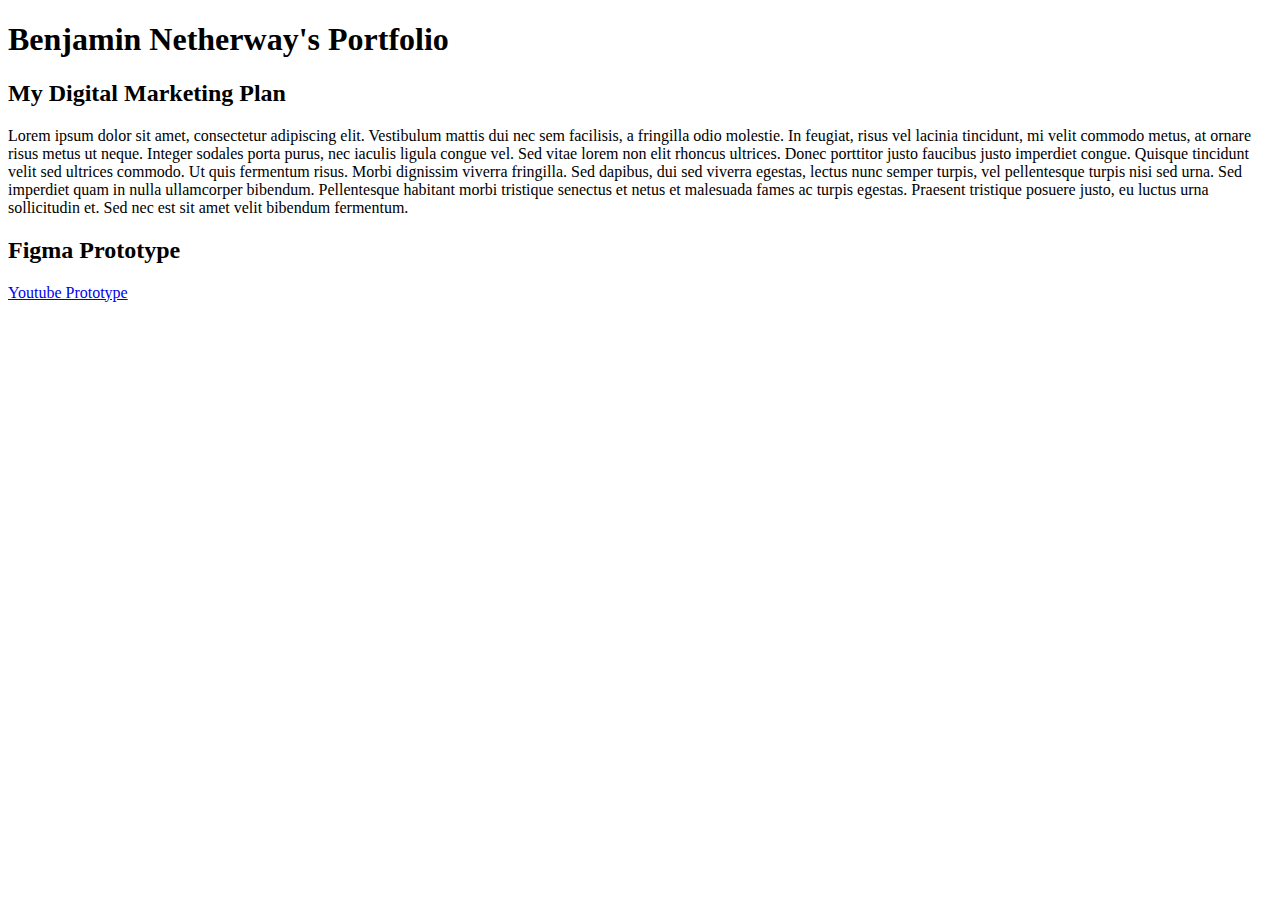
==== portfolio.html @ 6584b8e4 "Add files via upload" ====
<!DOCTYPE html>
<html lang="en">
<head>
	<title>Portfolio</title>
</head>

<body>
	<h1>Benjamin Netherway's Portfolio</h1>
	
	<lb></lb>
	
	<h2>My Digital Marketing Plan</h2>
	
	<p>Lorem ipsum dolor sit amet, consectetur adipiscing elit. Vestibulum mattis dui nec sem facilisis, a fringilla odio molestie. In feugiat, risus vel lacinia tincidunt, mi velit commodo metus, at ornare risus metus ut neque. Integer sodales porta purus, nec iaculis ligula congue vel. Sed vitae lorem non elit rhoncus ultrices. Donec porttitor justo faucibus justo imperdiet congue. Quisque tincidunt velit sed ultrices commodo. Ut quis fermentum risus. Morbi dignissim viverra fringilla. Sed dapibus, dui sed viverra egestas, lectus nunc semper turpis, vel pellentesque turpis nisi sed urna. Sed imperdiet quam in nulla ullamcorper bibendum. Pellentesque habitant morbi tristique senectus et netus et malesuada fames ac turpis egestas. Praesent tristique posuere justo, eu luctus urna sollicitudin et. Sed nec est sit amet velit bibendum fermentum.</p>
	
	<h2>Figma Prototype</h2>
	<a href=https://www.figma.com/proto/hTmysdQEKSsclrYFOTDUIl/Youtube-Wireframe?node-id=0-1&p=f&t=sLFi645kdmb4LlvP-0&scaling=scale-down&content-scaling=fixed&page-id=0%3A1&starting-point-node-id=7%3A220>Youtube Prototype</a></a>
</body>
</html>
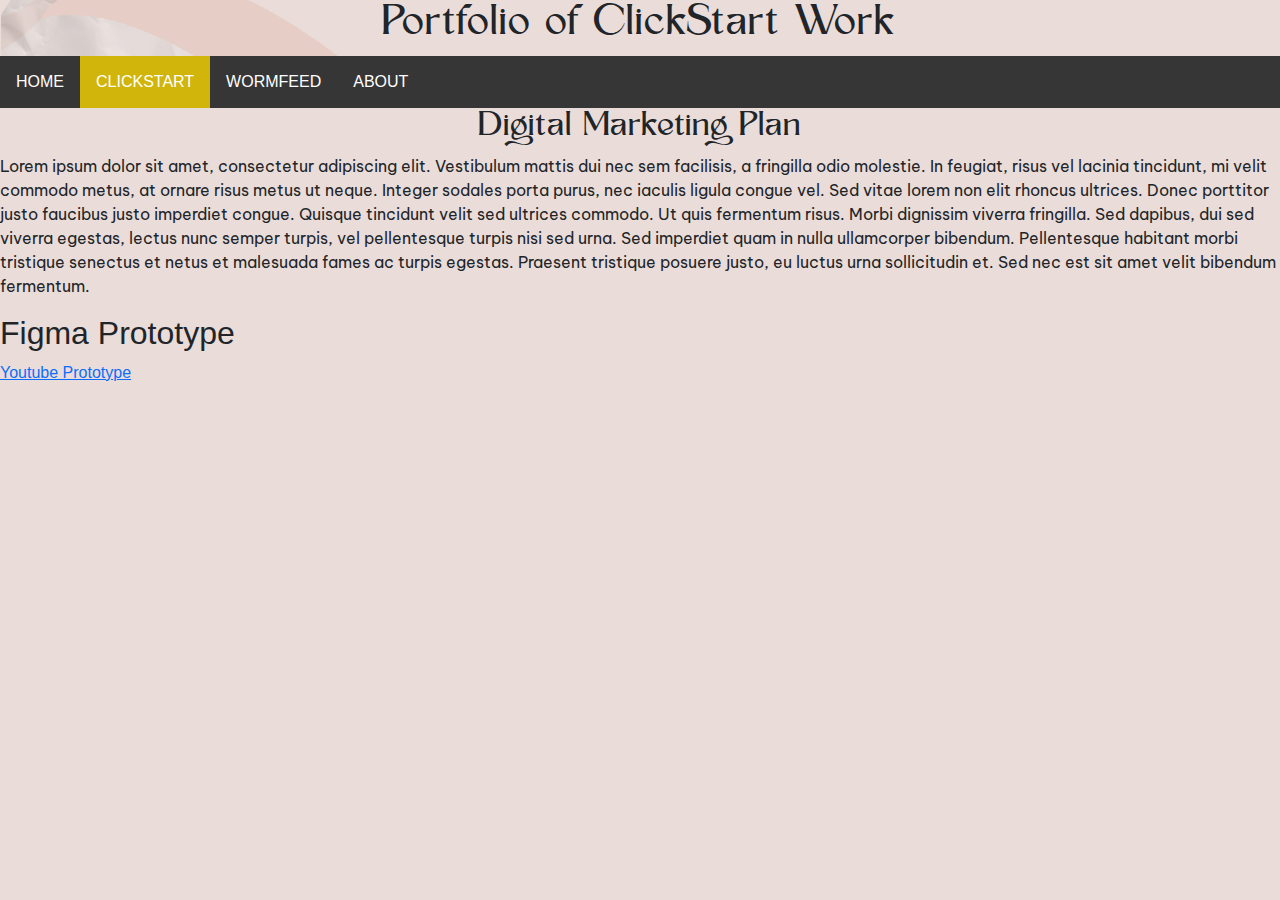
==== commit 084c87f9: "Add files via upload" ====
--- a/portfolio.html
+++ b/portfolio.html
@@ -1,17 +1,29 @@
 <!DOCTYPE html>
 <html lang="en">
 <head>
+<link href="https://cdn.jsdelivr.net/npm/bootstrap@5.3.3/dist/css/bootstrap.min.css" rel="stylesheet" integrity="sha384-QWTKZyjpPEjISv5WaRU9OFeRpok6YctnYmDr5pNlyT2bRjXh0JMhjY6hW+ALEwIH" crossorigin="anonymous">
 	<title>Portfolio</title>
+	<link rel="stylesheet" href="stylesheet.css">
 </head>
 
 <body>
-	<h1>Benjamin Netherway's Portfolio</h1>
+	<header>
+		<div class="header">
+		<div class="flex-container">
+		<h1 class="h1">Portfolio of ClickStart Work</h1>
+		</div>
+	</header>
 	
-	<lb></lb>
+	<ul class="nav-bar-style">
+	<li><a href="index.html">HOME</a></li>
+	<li><a class="active" href="portfolio.html">CLICKSTART</a></li>
+	<li><a href="#Wormfeed">WORMFEED</a></li>
+	<li><a href="#about">ABOUT</a></li></ul>
+	</ul>
 	
-	<h2>My Digital Marketing Plan</h2>
+	<h2 class="h2">Digital Marketing Plan</h2>
 	
-	<p>Lorem ipsum dolor sit amet, consectetur adipiscing elit. Vestibulum mattis dui nec sem facilisis, a fringilla odio molestie. In feugiat, risus vel lacinia tincidunt, mi velit commodo metus, at ornare risus metus ut neque. Integer sodales porta purus, nec iaculis ligula congue vel. Sed vitae lorem non elit rhoncus ultrices. Donec porttitor justo faucibus justo imperdiet congue. Quisque tincidunt velit sed ultrices commodo. Ut quis fermentum risus. Morbi dignissim viverra fringilla. Sed dapibus, dui sed viverra egestas, lectus nunc semper turpis, vel pellentesque turpis nisi sed urna. Sed imperdiet quam in nulla ullamcorper bibendum. Pellentesque habitant morbi tristique senectus et netus et malesuada fames ac turpis egestas. Praesent tristique posuere justo, eu luctus urna sollicitudin et. Sed nec est sit amet velit bibendum fermentum.</p>
+	<p class="p1">Lorem ipsum dolor sit amet, consectetur adipiscing elit. Vestibulum mattis dui nec sem facilisis, a fringilla odio molestie. In feugiat, risus vel lacinia tincidunt, mi velit commodo metus, at ornare risus metus ut neque. Integer sodales porta purus, nec iaculis ligula congue vel. Sed vitae lorem non elit rhoncus ultrices. Donec porttitor justo faucibus justo imperdiet congue. Quisque tincidunt velit sed ultrices commodo. Ut quis fermentum risus. Morbi dignissim viverra fringilla. Sed dapibus, dui sed viverra egestas, lectus nunc semper turpis, vel pellentesque turpis nisi sed urna. Sed imperdiet quam in nulla ullamcorper bibendum. Pellentesque habitant morbi tristique senectus et netus et malesuada fames ac turpis egestas. Praesent tristique posuere justo, eu luctus urna sollicitudin et. Sed nec est sit amet velit bibendum fermentum.</p>
 	
 	<h2>Figma Prototype</h2>
 	<a href=https://www.figma.com/proto/hTmysdQEKSsclrYFOTDUIl/Youtube-Wireframe?node-id=0-1&p=f&t=sLFi645kdmb4LlvP-0&scaling=scale-down&content-scaling=fixed&page-id=0%3A1&starting-point-node-id=7%3A220>Youtube Prototype</a></a>
--- a/stylesheet.css
+++ b/stylesheet.css
@@ -0,0 +1,70 @@
+		body {
+			background-color:#eadcd8;
+		}
+		img {
+			max-width:25%;
+			height: auto;	
+		}
+		h1 {
+			text-align: center;
+		}
+		h2 {
+			text-align: left;
+		}
+		ul.nav-bar-style { 
+		list-style-type: none;
+		margin: 0;
+		padding: 0;
+		overflow: hidden;
+		background-color: #373636;
+		}
+		li {
+		float: left;
+		}
+		li a {
+		display: block;
+		color: white;
+		text-align: center;
+		padding: 14px 16px;
+		text-decoration: none;
+		}
+		li a:hover {
+		background-color: #111;
+		}
+		.active {
+			background-color:#d1b50a;
+		}
+		.flex-container {
+			display: flex;
+			justify-content: center;
+		}	 
+		@font-face {
+			font-family: Kingred;
+			src: url(kingred.otf);
+		}
+		.h1 {
+			font-family: "Kingred";
+		}
+		.h2 {
+			text-align: center;
+			font-family: "Kingred";
+		}
+		body {
+			font-family: Tahoma, Arial, sans-serif;
+		}
+		.myDiv {
+			border: 5px;
+			text-align: left;
+		}
+		.header {
+			font-family: "Kingred";
+			text-align: center;
+			background-image: url("top-banner.png")
+		}
+		@font-face {
+			font-family: BeVietnam;
+			src: url(BeVietnamPro-Regular.ttf);
+		}
+		.p1 {
+			font-family: "BeVietnam";
+		}
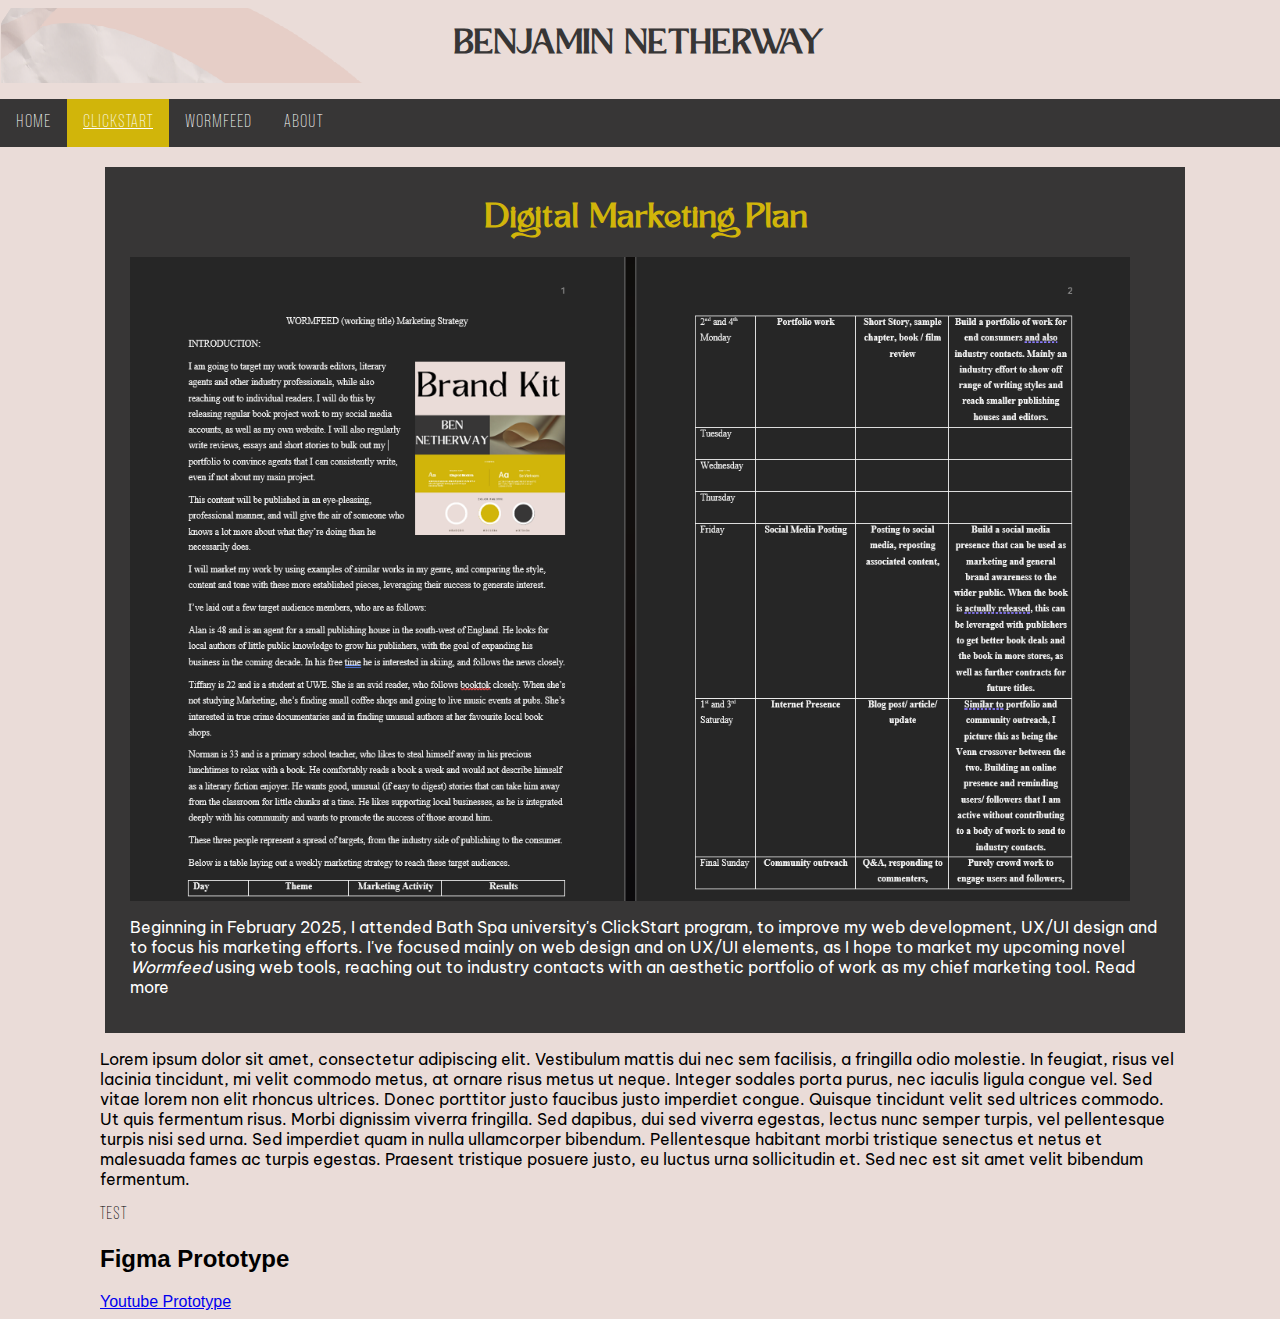
==== commit 31383202: "Add files via upload" ====
--- a/portfolio.html
+++ b/portfolio.html
@@ -1,7 +1,6 @@
 <!DOCTYPE html>
 <html lang="en">
 <head>
-<link href="https://cdn.jsdelivr.net/npm/bootstrap@5.3.3/dist/css/bootstrap.min.css" rel="stylesheet" integrity="sha384-QWTKZyjpPEjISv5WaRU9OFeRpok6YctnYmDr5pNlyT2bRjXh0JMhjY6hW+ALEwIH" crossorigin="anonymous">
 	<title>Portfolio</title>
 	<link rel="stylesheet" href="stylesheet.css">
 </head>
@@ -10,7 +9,7 @@
 	<header>
 		<div class="header">
 		<div class="flex-container">
-		<h1 class="h1">Portfolio of ClickStart Work</h1>
+		<h1 class="kingred-title">BENJAMIN NETHERWAY</h1>
 		</div>
 	</header>
 	
@@ -21,9 +20,17 @@
 	<li><a href="#about">ABOUT</a></li></ul>
 	</ul>
 	
-	<h2 class="h2">Digital Marketing Plan</h2>
+	<div class="card">
+	<h1 class="alt-kingred-title" style="text-align:center">Digital Marketing Plan</h1>
+	<img src="marketing-strat-ss.png" class="responsive">
+	<p class="p1" class="responsive">Beginning in February 2025, I attended Bath Spa university's ClickStart program, to improve my web development, UX/UI design and to focus his marketing efforts. I've focused mainly on web design and on UX/UI elements, as I hope to market my upcoming novel <i>Wormfeed</i> using web tools, reaching out to industry contacts with an aesthetic portfolio of work as my chief marketing tool. Read more</p>
+	</div>
+	
+	
 	
 	<p class="p1">Lorem ipsum dolor sit amet, consectetur adipiscing elit. Vestibulum mattis dui nec sem facilisis, a fringilla odio molestie. In feugiat, risus vel lacinia tincidunt, mi velit commodo metus, at ornare risus metus ut neque. Integer sodales porta purus, nec iaculis ligula congue vel. Sed vitae lorem non elit rhoncus ultrices. Donec porttitor justo faucibus justo imperdiet congue. Quisque tincidunt velit sed ultrices commodo. Ut quis fermentum risus. Morbi dignissim viverra fringilla. Sed dapibus, dui sed viverra egestas, lectus nunc semper turpis, vel pellentesque turpis nisi sed urna. Sed imperdiet quam in nulla ullamcorper bibendum. Pellentesque habitant morbi tristique senectus et netus et malesuada fames ac turpis egestas. Praesent tristique posuere justo, eu luctus urna sollicitudin et. Sed nec est sit amet velit bibendum fermentum.</p>
+	
+	<p class="p2">TEST</p>
 	
 	<h2>Figma Prototype</h2>
 	<a href=https://www.figma.com/proto/hTmysdQEKSsclrYFOTDUIl/Youtube-Wireframe?node-id=0-1&p=f&t=sLFi645kdmb4LlvP-0&scaling=scale-down&content-scaling=fixed&page-id=0%3A1&starting-point-node-id=7%3A220>Youtube Prototype</a></a>
--- a/stylesheet.css
+++ b/stylesheet.css
@@ -1,38 +1,41 @@
 		body {
 			background-color:#eadcd8;
+			margin-left: 100px;
+			margin-right: 100px;
 		}
-		img {
-			max-width:25%;
-			height: auto;	
+		header {
+			margin-left: -100px;
+			margin-right: -100px;
 		}
-		h1 {
-			text-align: center;
-		}
-		h2 {
-			text-align: left;
-		}
-		ul.nav-bar-style { 
+		ul.nav-bar-style {
 		list-style-type: none;
-		margin: 0;
+		margin-left: -100px;
+		margin-right: -100px;
 		padding: 0;
 		overflow: hidden;
 		background-color: #373636;
+		position: -webkit-sticky;
+		position: sticky;
+		top: 0;
 		}
 		li {
 		float: left;
 		}
 		li a {
 		display: block;
+		font-family: TT-Backwards;
 		color: white;
 		text-align: center;
 		padding: 14px 16px;
 		text-decoration: none;
+		letter-spacing: 1px;
 		}
 		li a:hover {
 		background-color: #111;
 		}
 		.active {
 			background-color:#d1b50a;
+			text-decoration: underline;
 		}
 		.flex-container {
 			display: flex;
@@ -42,12 +45,20 @@
 			font-family: Kingred;
 			src: url(kingred.otf);
 		}
-		.h1 {
+		* {
+		box-sizing: border-box;
+		}
+		.kingred-title {
 			font-family: "Kingred";
+			color: #373636
+		}
+		.alt-kingred-title {
+		font-family: "Kingred";
+		color: #d1b50a
 		}
 		.h2 {
-			text-align: center;
 			font-family: "Kingred";
+			color: #373636
 		}
 		body {
 			font-family: Tahoma, Arial, sans-serif;
@@ -68,3 +79,111 @@
 		.p1 {
 			font-family: "BeVietnam";
 		}
+		@font-face {
+			font-family: TT-Backwards;
+			src: url("tt-backwards-thin.otf");
+		}
+		.p2 {
+			font-family: "TT-Backwards";
+			letter-spacing: 1px;
+		}
+		@media screen and (max-width: 600px) {
+			.columnleft, .columnright {
+				width: 100%;
+				padding: 0;
+			}
+		}
+		@media screen and (max-width: 600px) {
+		.ul.nav-bar-style a {
+		float: none;
+		width: 100%;
+			}
+		}		
+		.columnleft {
+		float: left;
+		width: 70%;
+		}
+		
+		.columnright {
+		float: left;
+		width: 30%;
+		padding-left: 20px;
+		}
+		
+		.row::after {
+		content: "";
+		display: table;
+		clear: both;
+		}
+		
+		.placeholder {
+		background-color: #aaa;
+		width: 100%;
+		padding: 20px;
+		}
+		
+		.card-left {
+		display:flex;
+		flex-direction: column;
+		width: 100%;
+		min-width: 250px;
+		background-color: #373636;
+		padding-top: 15px;
+		padding-right: 20px;
+		padding-bottom: 20px;
+		padding-left: 25px;
+		margin-top: 20px;
+		margin-left: 5px;
+		word-wrap: break-word;
+		color: white;
+		}
+		.card-right {
+		display:flex;
+		flex-direction: column;
+		width: 100%;
+		min-width: 250px;
+		background-color: #373636;
+		padding-top: 15px;
+		padding-right: 20px;
+		padding-bottom: 20px;
+		padding-left: 25px;
+		margin-top: 20px;
+		margin-right: 5px;
+		word-wrap: break-word;
+		color: white;
+		}
+		.card {
+		display:flex;
+		flex-direction: column;
+		width: 100%;
+		min-width: 250px;
+		background-color: #373636;
+		padding-top: 15px;
+		padding-right: 20px;
+		padding-bottom: 20px;
+		padding-left: 25px;
+		margin-top: 20px;
+		margin-left: 5px;
+		word-wrap: break-word;
+		color: white;
+		}
+		.footer {
+		padding: 20px;
+		text-align: center;
+		background: #ddd;
+		margin-top: 20px;
+		}
+		.responsive {
+		width: 100%;
+		max-width: 1000px;
+		min-width: 200px;
+		height: 100%;
+		}
+		#center div {
+		align-items: center;
+		}
+		.wrap {
+		float: right;
+		margin: 20px;
+		}
+
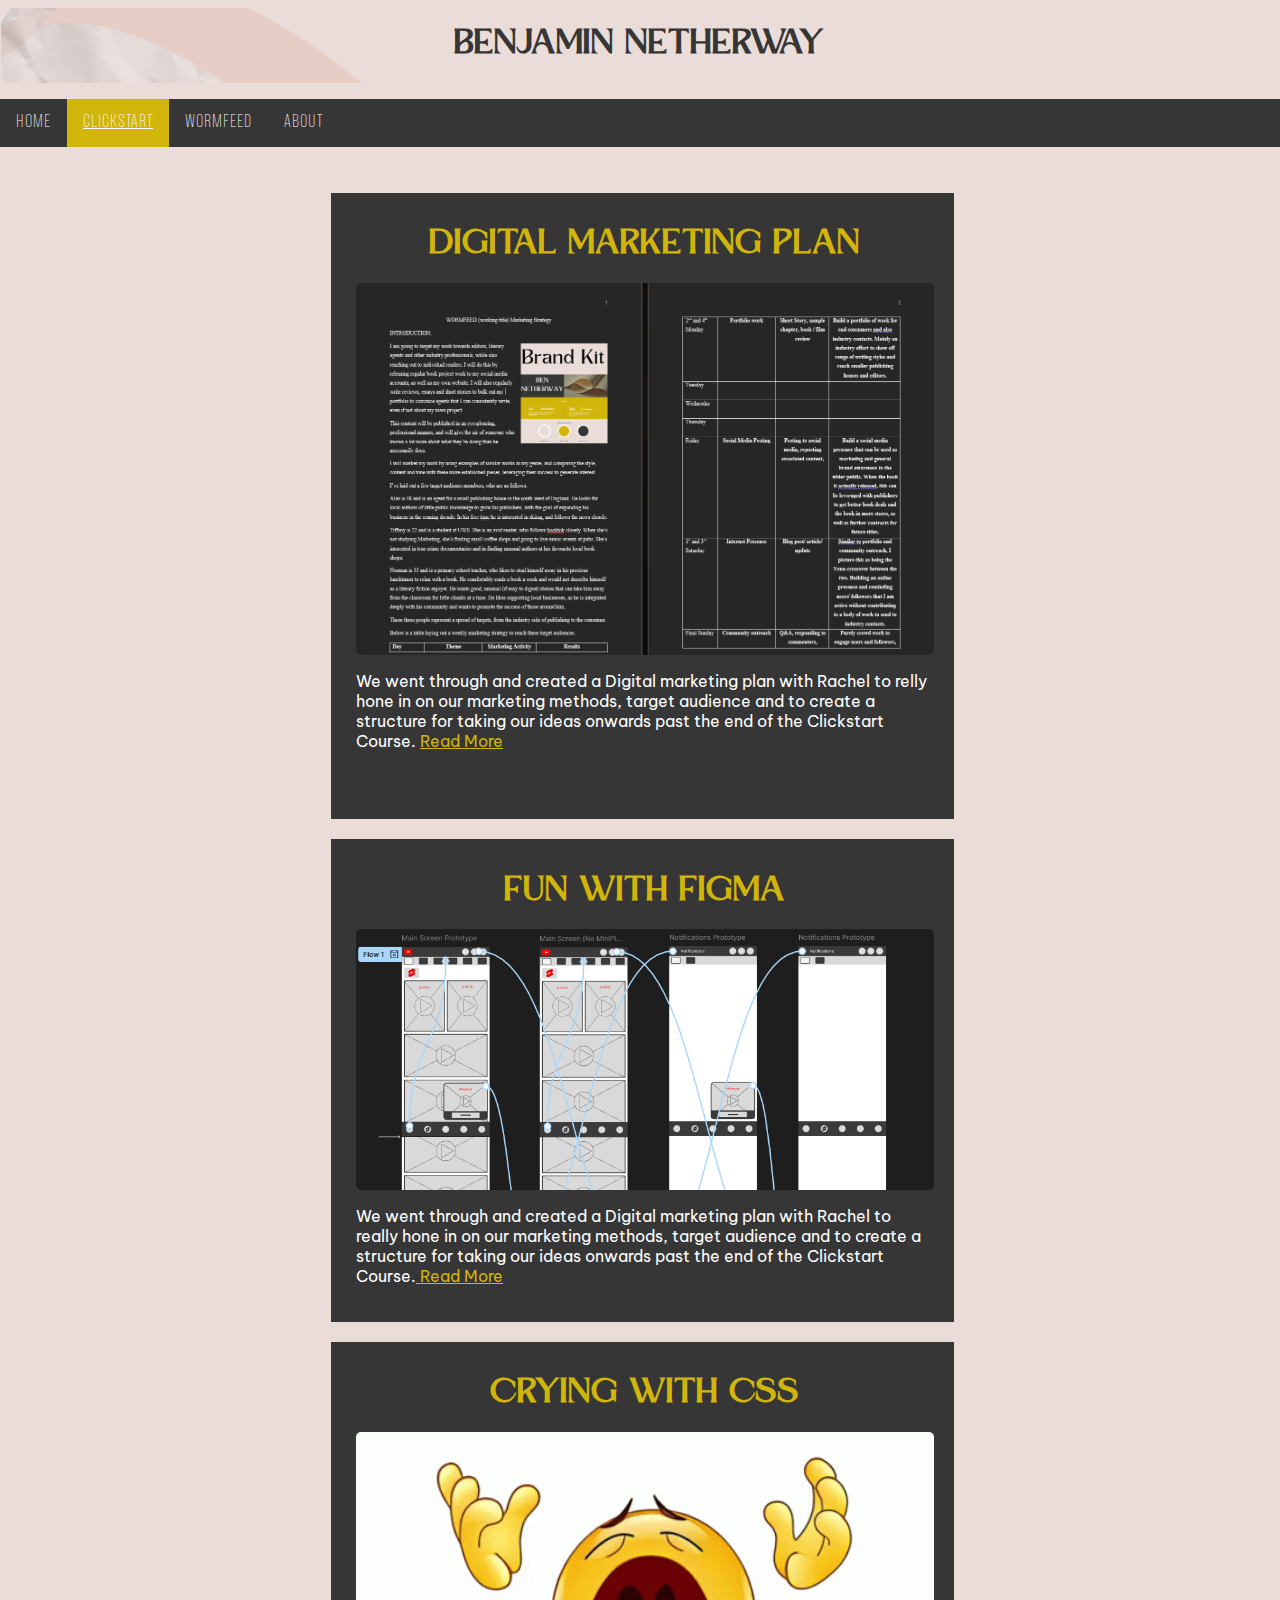
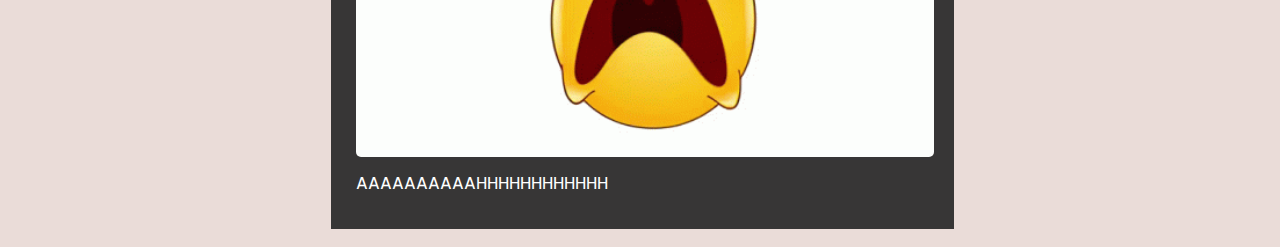
==== commit a4538ab9: "Add files via upload" ====
--- a/portfolio.html
+++ b/portfolio.html
@@ -3,6 +3,10 @@
 <head>
 	<title>Portfolio</title>
 	<link rel="stylesheet" href="stylesheet.css">
+<style>
+
+</style>
+
 </head>
 
 <body>
@@ -16,24 +20,121 @@
 	<ul class="nav-bar-style">
 	<li><a href="index.html">HOME</a></li>
 	<li><a class="active" href="portfolio.html">CLICKSTART</a></li>
-	<li><a href="#Wormfeed">WORMFEED</a></li>
+	<li><a href="wormfeed.html">WORMFEED</a></li>
 	<li><a href="#about">ABOUT</a></li></ul>
 	</ul>
 	
-	<div class="card">
-	<h1 class="alt-kingred-title" style="text-align:center">Digital Marketing Plan</h1>
-	<img src="marketing-strat-ss.png" class="responsive">
-	<p class="p1" class="responsive">Beginning in February 2025, I attended Bath Spa university's ClickStart program, to improve my web development, UX/UI design and to focus his marketing efforts. I've focused mainly on web design and on UX/UI elements, as I hope to market my upcoming novel <i>Wormfeed</i> using web tools, reaching out to industry contacts with an aesthetic portfolio of work as my chief marketing tool. Read more</p>
+	<div class="row"><!--Grandparent-->
+		<div class="column side" class="responsive"><!--Parent-->
+		</div><!--End of parent-->
+		
+		<div class="column center" class="responsive"><!--Parent-->
+			<div class="card"><!-- child-->
+			<h1 class="alt-kingred-title" style="text-align:center">DIGITAL MARKETING PLAN</h1>
+			<img src="marketing-strat-ss.png" class="responsive">
+			<p class="p1" class="responsive">We went through and created a Digital marketing plan with Rachel to relly hone in on our marketing methods, target audience and to create a structure for taking our ideas onwards past the end of the Clickstart Course.
+<a href="#content" id="myBtn">Read More</a><!-- Trigger/Open The Modal -->
+
+<!-- The Modal -->
+<div id="myModal" class="modal">
+
+  <!-- Modal content -->
+  <div class="modal-content">
+    <span class="close">&times;</span>
+    <div style="text-align: center">
+    <iframe style="text-align: center" id="pdf" src="marketing-strat-v2.pdf" frameborder="0"></iframe>
+    </div>
+  </div>
+
+</div>
+
+
+
+</p>
+			</div><!--End of child-->
+			
+			<div class="card"><!-- child-->
+			<h1 class="alt-kingred-title" style="text-align:center">FUN WITH FIGMA</h1>
+			<img src="figma-screenshot.png" style="responsive">
+			<p class="p1" class="responsive">We went through and created a Digital marketing plan with Rachel to really hone in on our marketing methods, target audience and to create a structure for taking our ideas onwards past the end of the Clickstart Course.<a href="#content" id="myBtn2"> Read More</a>
+
+<!-- The Modal -->
+<div id="myModal2" class="modal">
+
+  <!-- Modal content -->
+  <div class="modal-content">
+    <span class="close">&times;</span>
+    <div style="text-align: center">
+    <iframe style="text-align: center" id="pdf2" src="figma.pdf" frameborder="0"></iframe>
+    </div>
+  </div>
+
+</div>
+</div>
+
+
+			
+			<div class="card"><!-- child-->
+			<h1 class="alt-kingred-title" style="text-align:center">CRYING WITH CSS</h1>
+			<img src="disintegrate.gif" style="responsive">
+			<p class="p1" class="responsive">AAAAAAAAAAHHHHHHHHHHHH</p>
+
+<!-- Third Modal -->
+<div id="myModal3" class="modal">
+  <div class="modal-content">
+    <span class="close">&times;</span>
+    <div style="text-align: center">
+      <iframe id="pdf3" src="your-third-file.pdf" frameborder="0"></iframe>
+    </div>
+  </div>
+</div>
+			</div><!--End of child-->
+			
+		</div><!--End of parent-->
+		
+		<div class="column side" class="responsive"><!--Parent-->
+		</div><!--End of parent-->
+	</div><!--End of grandparent-->
 	</div>
 	
-	
-	
-	<p class="p1">Lorem ipsum dolor sit amet, consectetur adipiscing elit. Vestibulum mattis dui nec sem facilisis, a fringilla odio molestie. In feugiat, risus vel lacinia tincidunt, mi velit commodo metus, at ornare risus metus ut neque. Integer sodales porta purus, nec iaculis ligula congue vel. Sed vitae lorem non elit rhoncus ultrices. Donec porttitor justo faucibus justo imperdiet congue. Quisque tincidunt velit sed ultrices commodo. Ut quis fermentum risus. Morbi dignissim viverra fringilla. Sed dapibus, dui sed viverra egestas, lectus nunc semper turpis, vel pellentesque turpis nisi sed urna. Sed imperdiet quam in nulla ullamcorper bibendum. Pellentesque habitant morbi tristique senectus et netus et malesuada fames ac turpis egestas. Praesent tristique posuere justo, eu luctus urna sollicitudin et. Sed nec est sit amet velit bibendum fermentum.</p>
-	
-	<p class="p2">TEST</p>
-	
-	<h2>Figma Prototype</h2>
-	<a href=https://www.figma.com/proto/hTmysdQEKSsclrYFOTDUIl/Youtube-Wireframe?node-id=0-1&p=f&t=sLFi645kdmb4LlvP-0&scaling=scale-down&content-scaling=fixed&page-id=0%3A1&starting-point-node-id=7%3A220>Youtube Prototype</a></a>
+<script>
+// Function to set up modals dynamically
+function setupModals() {
+    document.querySelectorAll(".modal").forEach((modal) => {
+        const modalId = modal.id;
+        const buttonId = modalId.replace("myModal", "myBtn"); // Match button ID
+        const btn = document.getElementById(buttonId);
+        const closeBtn = modal.querySelector(".close");
+
+        if (!btn) {
+            console.warn(`No button found for modal: ${modalId}`);
+            return;
+        }
+
+        // Open modal when button is clicked
+        btn.onclick = function () {
+            modal.style.display = "block";
+        };
+
+        // Close modal when (x) is clicked
+        closeBtn.onclick = function () {
+            modal.style.display = "none";
+        };
+    });
+
+    // Close modal when clicking outside of it
+    window.onclick = function (event) {
+        if (event.target.classList.contains("modal")) {
+            event.target.style.display = "none";
+        }
+    };
+}
+
+// Run the function to set up all modals
+setupModals();
+</script>	
+
+
 </body>
 </html>
 
--- a/stylesheet.css
+++ b/stylesheet.css
@@ -1,11 +1,27 @@
-		body {
-			background-color:#eadcd8;
-			margin-left: 100px;
-			margin-right: 100px;
+		img {
+		border-radius: 5px;
 		}
 		header {
 			margin-left: -100px;
 			margin-right: -100px;
+		}
+		footer {
+			margin-left: -100px;
+			margin-right: -100px;
+		}
+		
+		.header {
+		font-family: "Kingred";
+		text-align: center;
+		background-image: url("top-banner.png")
+		}
+		body {
+		background-color:#eadcd8;
+		margin-left: 100px;
+		margin-right: 100px;
+		}
+		a {
+		color: #d1b50a;
 		}
 		ul.nav-bar-style {
 		list-style-type: none;
@@ -67,11 +83,6 @@
 			border: 5px;
 			text-align: left;
 		}
-		.header {
-			font-family: "Kingred";
-			text-align: center;
-			background-image: url("top-banner.png")
-		}
 		@font-face {
 			font-family: BeVietnam;
 			src: url(BeVietnamPro-Regular.ttf);
@@ -98,16 +109,32 @@
 		float: none;
 		width: 100%;
 			}
+		}
+		@media screen and (max-width: 600px) {
+			.column.side, .column.center, .column.side {
+				width: 100%;
+				padding: 0;
+			}
+		}
+		.column {
+		float: left;
+		padding: 10px;
 		}		
-		.columnleft {
+		.column.left {
 		float: left;
 		width: 70%;
 		}
 		
-		.columnright {
+		.column.right {
 		float: left;
 		width: 30%;
 		padding-left: 20px;
+		}
+		.column.center {
+		width: 60%;
+		}
+		.column.side {
+		width: 20%;
 		}
 		
 		.row::after {
@@ -155,8 +182,6 @@
 		.card {
 		display:flex;
 		flex-direction: column;
-		width: 100%;
-		min-width: 250px;
 		background-color: #373636;
 		padding-top: 15px;
 		padding-right: 20px;
@@ -167,10 +192,21 @@
 		word-wrap: break-word;
 		color: white;
 		}
+		
+		.card-pink {
+		display:flex;
+		flex-direction: column;
+		background-color: #EADCD8;
+		padding-top: 15px;
+		padding-bottom: 20px;
+		margin-top: 20px;
+		word-wrap: break-word;
+		color: white;
+		}		
+		
 		.footer {
 		padding: 20px;
 		text-align: center;
-		background: #ddd;
 		margin-top: 20px;
 		}
 		.responsive {
@@ -186,4 +222,71 @@
 		float: right;
 		margin: 20px;
 		}
-
+		/* The Modal (background) */
+		.modal {
+		  display: none; /* Hidden by default */
+		  position: fixed; /* Stay in place */
+		  z-index: 1; /* Sit on top */
+		  padding-top: 100px; /* Location of the box */
+		  left: 0vh;
+		  top: 0vh;
+		  width: 100%; /* Full width */
+		  height: 100%; /* Full height */
+		  overflow: auto; /* Enable scroll if needed */
+		  background-color: rgb(0,0,0); /* Fallback color */
+		  background-color: rgba(0,0,0,0.4); /* Black w/ opacity */
+		}
+		
+		/* Modal Content */
+		.modal-content {
+		  background-color: #373636;
+		  margin: auto;
+		  padding: 20px;
+		  border: 1px solid #888;
+		  width: 50%;
+		  height: 90%;
+		}
+		
+		/* The Close Button */
+		.close {
+		  color: #aaaaaa;
+		  float: right;
+		  font-size: 28px;
+		  font-weight: bold;
+		}
+		/* The Close Button */
+		.close2 {
+		  color: #aaaaaa;
+		  float: right;
+		  font-size: 28px;
+		  font-weight: bold;
+		}
+		
+		.close:hover,
+		.close:focus {
+		  color: #000;
+		  text-decoration: none;
+		  cursor: pointer;
+		}
+		.close2:hover,
+		.close2:focus {
+		  color: #000;
+		  text-decoration: none;
+		  cursor: pointer;
+		}
+		#pdf {
+		width: 75%;
+		height: 700px;
+		}
+		#pdf2 {
+		width: 75%;
+		height: 700px;
+		}
+		#pdf3 {
+		width: 75%;
+		height: 700px;
+		}		
+		
+		
+		
+	
